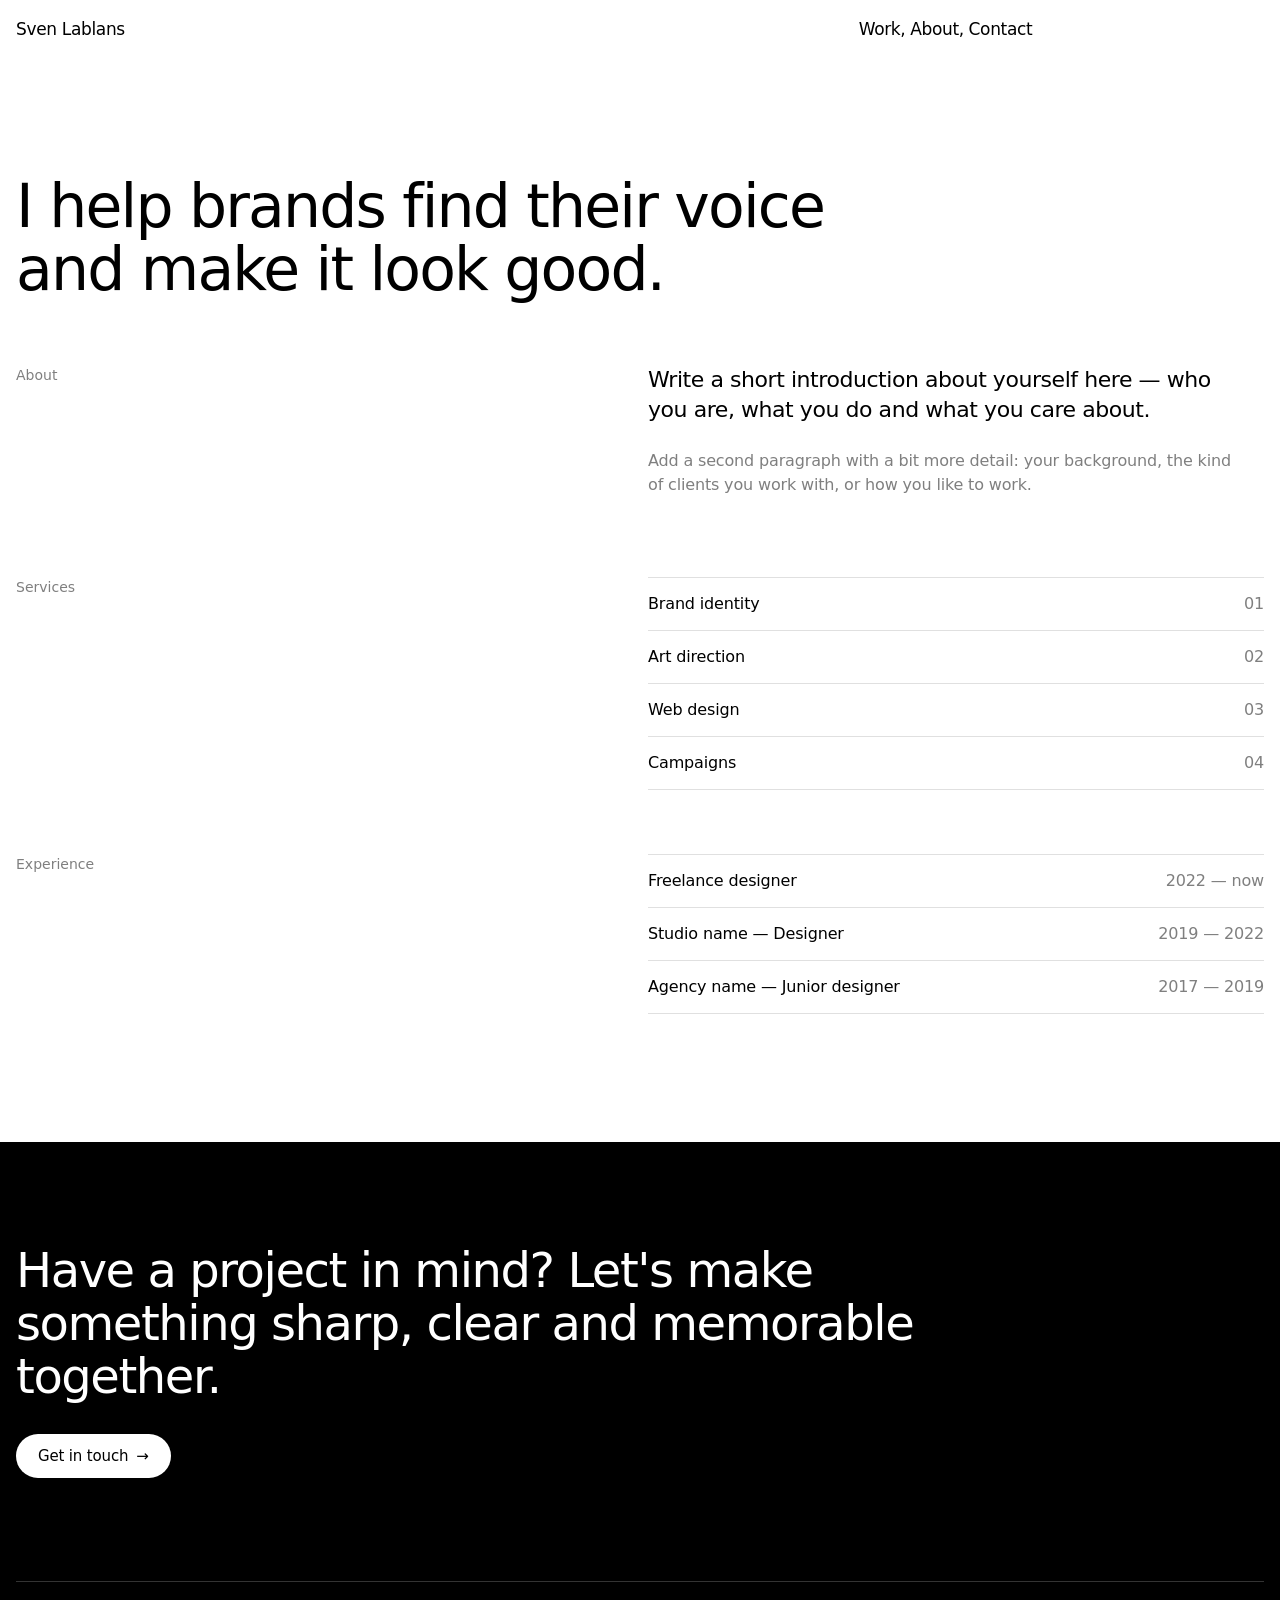
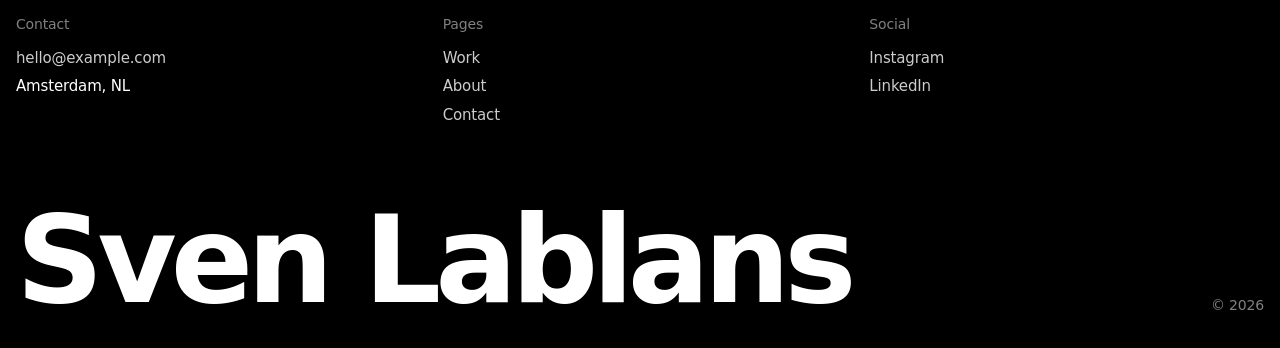
==== about.html @ 9a2cacfb "Update site — 2026-11-13 19:11" ====
<!doctype html>
<html lang="en">
<head>
  <meta charset="utf-8">
  <meta name="viewport" content="width=device-width, initial-scale=1">
  <title>About</title>
  <link rel="preconnect" href="https://api.fontshare.com">
  <link rel="stylesheet" href="https://api.fontshare.com/v2/css?f[]=switzer@400,500,600&display=swap">
  <link rel="stylesheet" href="css/style.css">
</head>
<body data-page="about">
  <main></main>
  <script src="js/site.js"></script>
  <script src="js/projects.js"></script>
  <script src="js/main.js"></script>
</body>
</html>
---- css/style.css ----
/* ===== Tokens ===== */
:root {
  --bg: #ffffff;
  --fg: #000000;
  --muted: rgba(0, 0, 0, 0.5);
  --line: rgba(0, 0, 0, 0.12);
  --soft: #ebebeb;
  --font: "Switzer", "Inter", system-ui, -apple-system, sans-serif;
  --gutter: 16px;   /* space at the screen edges */
  --gap: 10px;      /* space between images */
  --max: 1920px;
  --ease: cubic-bezier(0.22, 1, 0.36, 1);
}

*, *::before, *::after { box-sizing: border-box; }
html { -webkit-text-size-adjust: 100%; }
body {
  margin: 0;
  background: var(--bg);
  color: var(--fg);
  font-family: var(--font);
  font-size: 16px;
  line-height: 1.5;
  letter-spacing: -0.01em;
  -webkit-font-smoothing: antialiased;
}
img { display: block; max-width: 100%; }
a { color: inherit; text-decoration: none; }
h1, h2, h3, p { margin: 0; }
h1, h2, h3 { font-weight: 500; letter-spacing: -0.03em; line-height: 1.05; }
h1 { font-size: clamp(38px, 5vw, 60px); }
h2 { font-size: clamp(28px, 3.4vw, 40px); }
h3 { font-size: 18px; letter-spacing: -0.02em; }
.lead { font-size: clamp(18px, 1.8vw, 22px); line-height: 1.35; letter-spacing: -0.02em; }
.muted { color: var(--muted); }
.label { font-size: 14px; font-weight: 500; letter-spacing: 0; color: var(--muted); margin-bottom: 12px; }

.container { width: 100%; max-width: var(--max); margin: 0 auto; padding: 0 var(--gutter); }
.section { padding-top: clamp(64px, 9vw, 140px); }

/* ===== Buttons & links ===== */
.btn {
  display: inline-flex; align-items: center; gap: 8px;
  height: 44px; padding: 0 22px;
  background: var(--fg); color: var(--bg);
  border-radius: 200px; font-size: 15px; font-weight: 500;
  transition: opacity 0.2s;
}
.btn:hover { opacity: 0.8; }
.btn span { transition: transform 0.3s var(--ease); }
.btn:hover span { transform: translateX(3px); }
.link { position: relative; font-size: 15px; font-weight: 500; }
.link::after {
  content: ""; position: absolute; left: 0; right: 0; bottom: -2px; height: 1px;
  background: currentColor; transform: scaleX(0); transform-origin: right; transition: transform 0.4s var(--ease);
}
.link:hover::after { transform: scaleX(1); transform-origin: left; }

/* ===== Header ===== */
.site-header {
  position: sticky; top: 0; z-index: 50;
  background: rgba(255, 255, 255, 0.85);
  backdrop-filter: blur(12px); -webkit-backdrop-filter: blur(12px);
}
.header-inner { display: grid; grid-template-columns: repeat(3, 1fr); gap: var(--gutter); align-items: center; height: 60px; }
.logo { font-size: 17px; font-weight: 500; letter-spacing: -0.02em; }
.nav { grid-column: 3; display: flex; flex-wrap: wrap; align-items: center; font-size: 17px; font-weight: 500; letter-spacing: -0.02em; }
.nav a { color: var(--fg); transition: opacity 0.2s; }
.nav a:hover { opacity: 0.5; }
.nav .comma { margin-right: 0.28em; }
.menu-toggle { display: none; }

@media (max-width: 760px) {
  .header-inner { display: flex; justify-content: space-between; }
  .nav .comma { display: none; }
  .menu-toggle {
    display: flex; flex-direction: column; justify-content: center; gap: 6px;
    width: 32px; height: 32px; padding: 0; background: none; border: 0; cursor: pointer;
  }
  .menu-toggle span { display: block; height: 1.5px; background: var(--fg); transition: transform 0.3s var(--ease); }
  .site-header.open .menu-toggle span:first-child { transform: translateY(3.75px) rotate(45deg); }
  .site-header.open .menu-toggle span:last-child { transform: translateY(-3.75px) rotate(-45deg); }
  .nav {
    position: absolute; top: 72px; left: 0; right: 0;
    flex-direction: column; align-items: flex-start; gap: 4px;
    padding: 8px var(--gutter) 24px; background: var(--bg); border-bottom: 1px solid var(--line);
    display: none;
  }
  .site-header.open .nav { display: flex; }
  .nav a { font-size: 28px; color: var(--fg); letter-spacing: -0.03em; }
  .nav-email { border: 0; padding: 12px 0 0; font-size: 15px !important; color: var(--muted) !important; }
}

/* ===== Hero ===== */
.hero { padding-top: clamp(64px, 12vw, 180px); padding-bottom: clamp(48px, 7vw, 100px); }
.hero h1 { max-width: 900px; }
.hero-bottom { display: flex; justify-content: space-between; align-items: flex-end; gap: 32px; margin-top: 40px; flex-wrap: wrap; }
.hero-bottom .lead { max-width: 542px; color: var(--muted); }

/* ===== Section head ===== */
.section-head { display: flex; justify-content: space-between; align-items: baseline; gap: 16px; margin-bottom: 32px; }
.count { color: var(--muted); font-size: 0.5em; vertical-align: super; margin-left: 4px; }

/* ===== Project grid ===== */
.grid { display: grid; grid-template-columns: repeat(2, 1fr); gap: 22px var(--gap); }
@media (max-width: 760px) { .grid { grid-template-columns: 1fr; gap: 22px; } }
.card { display: block; }
.card-media { aspect-ratio: 16 / 9; overflow: hidden; background: var(--soft); }
.card-media img, .card-media .img-placeholder {
  width: 100%; height: 100%; object-fit: cover;
  transition: transform 0.9s var(--ease);
}
.card:hover .card-media img, .card:hover .card-media .img-placeholder { transform: scale(1.04); }
.card-meta { display: flex; justify-content: space-between; align-items: baseline; gap: 16px; margin-top: 8px; }
.card-meta h3 { font-size: 14px; font-weight: 500; letter-spacing: -0.01em; }
.card-meta .muted { font-size: 13px; text-align: right; }

.img-placeholder {
  display: flex; align-items: center; justify-content: center;
  background: var(--soft); color: var(--muted); font-size: 15px;
}

/* ===== Project page ===== */
.project-hero {
  display: grid; grid-template-columns: repeat(3, 1fr); gap: 32px var(--gutter); align-items: end;
  padding-top: clamp(64px, 9vw, 120px); padding-bottom: clamp(32px, 4vw, 48px);
}
.project-title { grid-column: 1 / 3; }
.project-title h1, .project-tagline { font-size: clamp(38px, 4.2vw, 60px); font-weight: 500; letter-spacing: -0.035em; line-height: 1.02; }
.project-tagline { color: rgba(0, 0, 0, 0.3); }
.project-meta { grid-column: 3; margin: 0; font-size: 15px; line-height: 1.5; }
.project-meta div { display: flex; gap: 6px; }
.project-meta dt { color: var(--muted); }
.project-meta dd { margin: 0; }
.project-cover { aspect-ratio: 16 / 9; overflow: hidden; background: var(--soft); }
.project-cover img, .project-cover .img-placeholder { width: 100%; height: 100%; object-fit: cover; }

.statement { padding-top: clamp(72px, 10vw, 160px); padding-bottom: clamp(72px, 10vw, 160px); }
.statement-text { max-width: 1100px; font-size: clamp(28px, 3.6vw, 52px); font-weight: 500; letter-spacing: -0.035em; line-height: 1.08; }
.statement-text.words span { opacity: 0.12; transition: opacity 0.6s var(--ease); transition-delay: calc(var(--w) * 45ms); }
.statement.in .statement-text.words span { opacity: 1; }

.media-grid { display: grid; grid-template-columns: 1fr 1fr; gap: var(--gap); }
.media { overflow: hidden; background: var(--soft); }
.media.half { aspect-ratio: 3 / 4; }
.media.full { grid-column: 1 / -1; aspect-ratio: 16 / 9; }
.media img, .media .img-placeholder { width: 100%; height: 100%; object-fit: cover; }

.project-details { display: grid; grid-template-columns: repeat(3, 1fr); gap: var(--gutter); padding-top: clamp(48px, 6vw, 80px); }
.details-col { grid-column: 3; font-size: 15px; line-height: 1.45; }
.details-label { font-size: 14px; font-weight: 500; letter-spacing: 0; color: var(--muted); margin-bottom: 8px; }
.details-col .para p { margin-bottom: 16px; }
.credits-label { margin-top: 40px; }
.credits { margin: 0; }
.credits div { display: flex; flex-wrap: wrap; gap: 0; padding: 1px 0; }
.credits dt { color: var(--muted); }
.credits .colon { color: var(--muted); margin-right: 5px; }
.credits dd { margin: 0; }

.grid-3 { grid-template-columns: repeat(3, 1fr); gap: 22px var(--gap); }

@media (max-width: 1000px) {
  .project-hero { grid-template-columns: 1fr; }
  .project-title, .project-meta { grid-column: 1; }
  .project-details { grid-template-columns: 1fr 1fr; }
  .details-col { grid-column: 2; }
  .grid-3 { grid-template-columns: 1fr 1fr; }
}
@media (max-width: 760px) {
  .media-grid { grid-template-columns: 1fr; }
  .project-details { grid-template-columns: 1fr; }
  .details-col { grid-column: 1; }
  .grid-3 { grid-template-columns: 1fr; }
}

/* ===== Text pages ===== */
.page-head { padding-top: clamp(56px, 9vw, 140px); }
.page-head h1 { max-width: 900px; }
.two-col { display: grid; grid-template-columns: 1fr 1fr; gap: 40px var(--gutter); padding-top: 64px; }
@media (max-width: 760px) { .two-col { grid-template-columns: 1fr; } }
.two-col p { margin-bottom: 16px; max-width: 600px; }
.list { list-style: none; margin: 0; padding: 0; }
.list li { display: flex; justify-content: space-between; gap: 16px; padding: 14px 0; border-bottom: 1px solid var(--line); }
.list li:first-child { border-top: 1px solid var(--line); }
.big-link { font-size: clamp(28px, 4vw, 52px); font-weight: 500; letter-spacing: -0.03em; word-break: break-word; }

/* ===== Footer ===== */
.site-footer { margin-top: clamp(80px, 10vw, 160px); background: var(--fg); color: var(--bg); padding: clamp(64px, 8vw, 120px) 0 32px; }
.cta { display: flex; flex-direction: column; align-items: flex-start; gap: 32px; max-width: 900px; }
.cta-text { font-size: clamp(28px, 4vw, 48px); font-weight: 500; letter-spacing: -0.03em; line-height: 1.1; }
.site-footer .btn { background: var(--bg); color: var(--fg); }
.footer-grid { display: grid; grid-template-columns: repeat(3, 1fr); gap: 32px; margin-top: clamp(64px, 8vw, 120px); padding-top: 32px; border-top: 1px solid rgba(255, 255, 255, 0.2); }
@media (max-width: 640px) { .footer-grid { grid-template-columns: 1fr 1fr; } }
.footer-grid > div { display: flex; flex-direction: column; gap: 6px; font-size: 15px; }
.footer-grid a { opacity: 0.8; transition: opacity 0.2s; width: fit-content; }
.footer-grid a:hover { opacity: 1; }
.footer-label { color: rgba(255, 255, 255, 0.5); font-size: 14px; margin-bottom: 6px; }
.footer-bottom { display: flex; flex-wrap: wrap; justify-content: space-between; align-items: flex-end; gap: 16px; margin-top: 80px; font-size: 14px; color: rgba(255, 255, 255, 0.5); }
.footer-bottom > span:last-child { white-space: nowrap; }
.footer-name { font-size: clamp(48px, 9.5vw, 150px); font-weight: 600; letter-spacing: -0.05em; line-height: 0.9; color: var(--bg); }

/* ===== Reveal animation ===== */
.reveal { opacity: 0; transform: translateY(24px); transition: opacity 0.9s var(--ease), transform 0.9s var(--ease); }
.reveal.in { opacity: 1; transform: none; }
@media (prefers-reduced-motion: reduce) {
  .reveal { opacity: 1; transform: none; transition: none; }
  * { transition-duration: 0s !important; }
}

/* ===== Extra page bits ===== */
.about-image { margin-top: 64px; }
.about-image img, .about-image .img-placeholder { width: 100%; aspect-ratio: 16 / 9; object-fit: cover; }
.about-body, .contact-text { margin-top: 24px; }

/* ===== Rounded image corners ===== */
:root { --radius: 6px; }
.card-media, .project-cover, .media, .about-image img, .about-image .img-placeholder, .img-placeholder {
  border-radius: var(--radius);
  overflow: hidden;
}

/* ===== Homepage (starts directly with the work) ===== */
.home-work { padding-top: clamp(48px, 7vw, 96px); }

/* ===== Videos behave like images ===== */
video { display: block; max-width: 100%; }
.card-media video, .project-cover video, .media video, .about-image video {
  width: 100%; height: 100%; object-fit: cover; transition: transform 0.9s var(--ease);
}
.card:hover .card-media video { transform: scale(1.04); }
.about-image video { aspect-ratio: 16 / 9; border-radius: var(--radius); }

/* ===== Fixed media formats: landscape 1920×1080 (16:9) or portrait 1080×1440 (3:4) ===== */
.card-media, .project-cover, .media.full, .about-image img, .about-image video, .about-image .img-placeholder { aspect-ratio: 16 / 9; }
.media.half { aspect-ratio: 3 / 4; }

/* ===== Gallery: shape-aware layout ===== */
.media.lone.left { grid-column: 1; }
.media.lone.right { grid-column: 2; }
@media (max-width: 760px) { .media.lone.left, .media.lone.right { grid-column: 1; } }
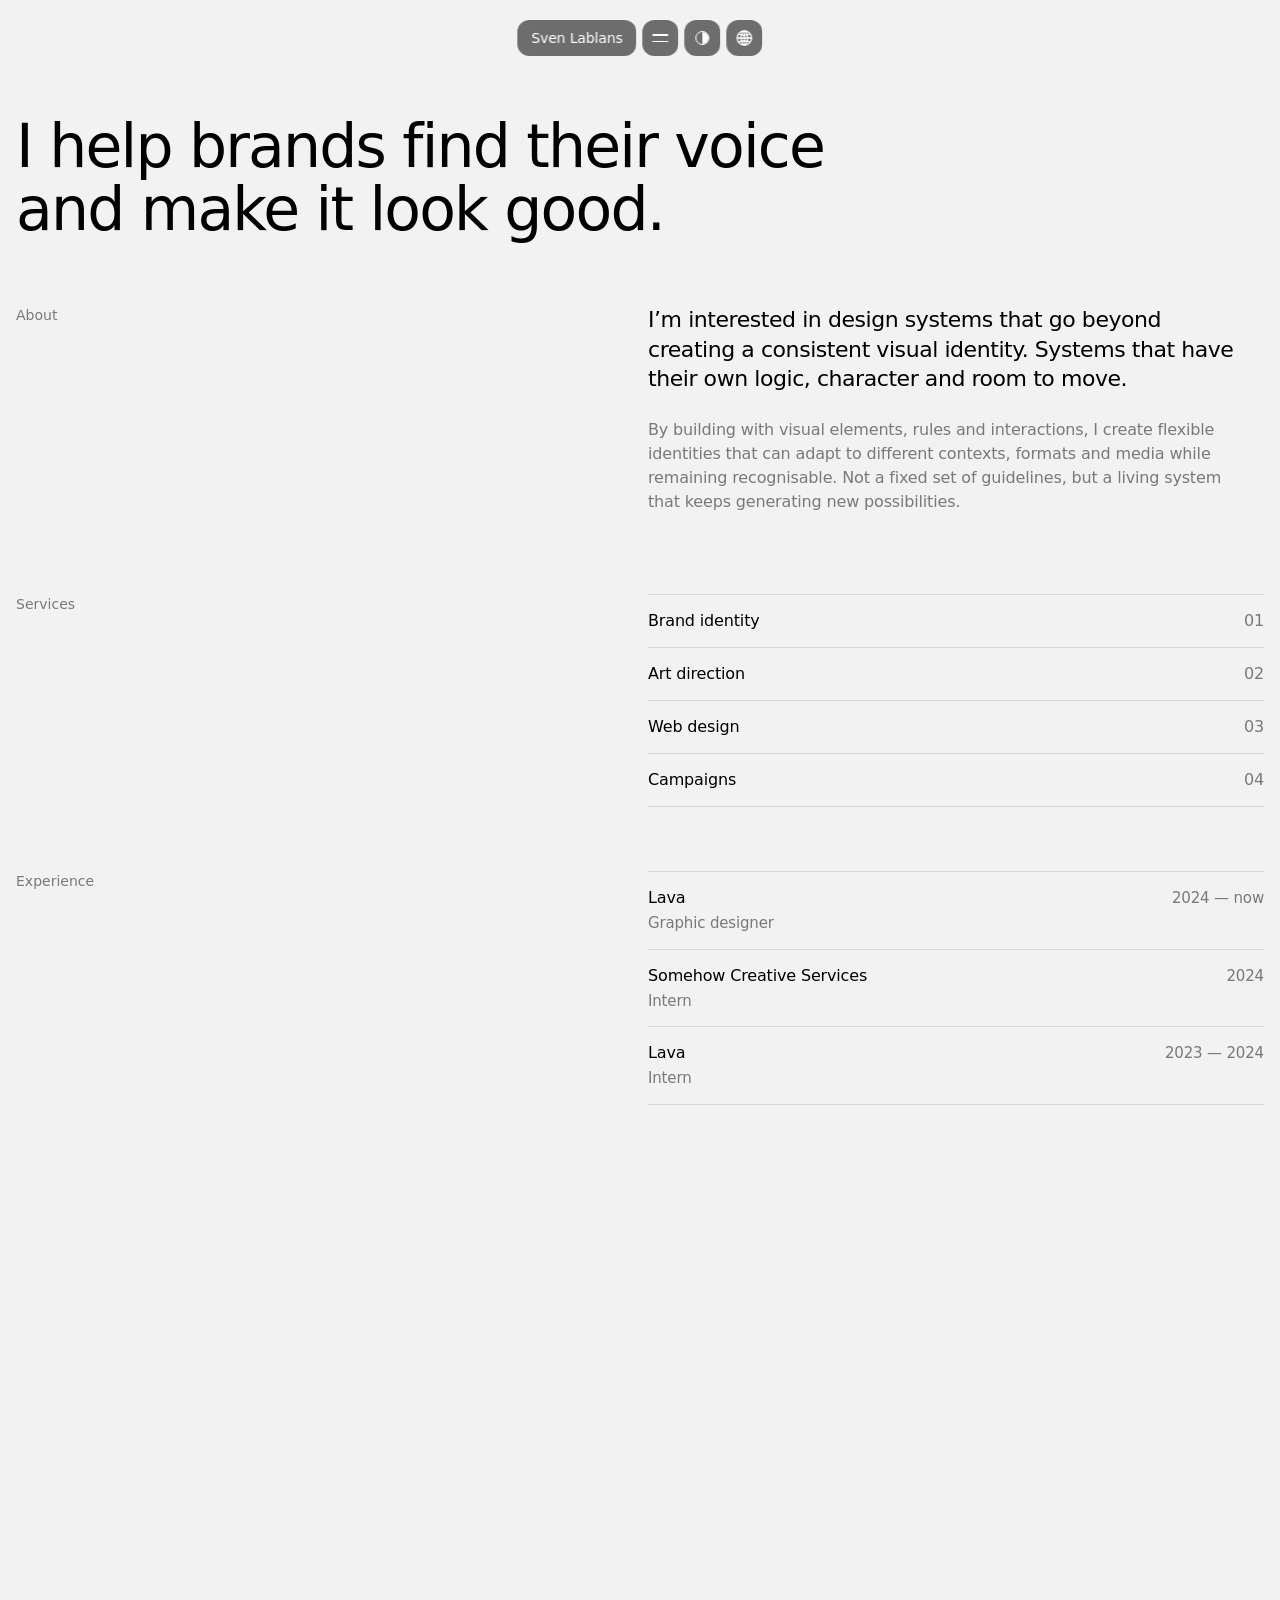
==== commit 948b95cf: "Update site — 2026-11-22 19:54" ====
--- a/about.html
+++ b/about.html
@@ -2,7 +2,7 @@
 <html lang="en">
 <head>
   <meta charset="utf-8">
-  <meta name="viewport" content="width=device-width, initial-scale=1">
+  <meta name="viewport" content="width=device-width, initial-scale=1, viewport-fit=cover">
   <title>About</title>
   <link rel="preconnect" href="https://api.fontshare.com">
   <link rel="stylesheet" href="https://api.fontshare.com/v2/css?f[]=switzer@400,500,600&display=swap">
--- a/css/style.css
+++ b/css/style.css
@@ -1,10 +1,10 @@
 /* ===== Tokens ===== */
 :root {
-  --bg: #ffffff;
+  --bg: #f2f2f2;
   --fg: #000000;
   --muted: rgba(0, 0, 0, 0.5);
   --line: rgba(0, 0, 0, 0.12);
-  --soft: #ebebeb;
+  --soft: #e3e3e3;
   --font: "Switzer", "Inter", system-ui, -apple-system, sans-serif;
   --gutter: 16px;   /* space at the screen edges */
   --gap: 10px;      /* space between images */
@@ -56,40 +56,51 @@
 }
 .link:hover::after { transform: scaleX(1); transform-origin: left; }
 
-/* ===== Header ===== */
-.site-header {
-  position: sticky; top: 0; z-index: 50;
-  background: rgba(255, 255, 255, 0.85);
-  backdrop-filter: blur(12px); -webkit-backdrop-filter: blur(12px);
-}
-.header-inner { display: grid; grid-template-columns: repeat(3, 1fr); gap: var(--gutter); align-items: center; height: 60px; }
-.logo { font-size: 17px; font-weight: 500; letter-spacing: -0.02em; }
-.nav { grid-column: 3; display: flex; flex-wrap: wrap; align-items: center; font-size: 17px; font-weight: 500; letter-spacing: -0.02em; }
-.nav a { color: var(--fg); transition: opacity 0.2s; }
-.nav a:hover { opacity: 0.5; }
-.nav .comma { margin-right: 0.28em; }
-.menu-toggle { display: none; }
-
-@media (max-width: 760px) {
-  .header-inner { display: flex; justify-content: space-between; }
-  .nav .comma { display: none; }
-  .menu-toggle {
-    display: flex; flex-direction: column; justify-content: center; gap: 6px;
-    width: 32px; height: 32px; padding: 0; background: none; border: 0; cursor: pointer;
-  }
-  .menu-toggle span { display: block; height: 1.5px; background: var(--fg); transition: transform 0.3s var(--ease); }
-  .site-header.open .menu-toggle span:first-child { transform: translateY(3.75px) rotate(45deg); }
-  .site-header.open .menu-toggle span:last-child { transform: translateY(-3.75px) rotate(-45deg); }
-  .nav {
-    position: absolute; top: 72px; left: 0; right: 0;
-    flex-direction: column; align-items: flex-start; gap: 4px;
-    padding: 8px var(--gutter) 24px; background: var(--bg); border-bottom: 1px solid var(--line);
-    display: none;
-  }
-  .site-header.open .nav { display: flex; }
-  .nav a { font-size: 28px; color: var(--fg); letter-spacing: -0.03em; }
-  .nav-email { border: 0; padding: 12px 0 0; font-size: 15px !important; color: var(--muted) !important; }
-}
+/* ===== Floating glass menu (replaces the header bar) ===== */
+.site-header { position: fixed; top: 20px; left: 50%; transform: translateX(-50%); z-index: 100; }
+.fmenu {
+  display: flex; flex-direction: row-reverse; align-items: center; /* button on the right, items open out to the left */
+}
+/* name and menu are two separate glass pills next to each other */
+.fmenu-wrap { display: flex; align-items: flex-start; gap: 6px; }
+.glass {
+  color: #fff; border-radius: var(--card-radius); overflow: hidden;
+  background: rgba(0, 0, 0, 0.55); -webkit-backdrop-filter: blur(14px); backdrop-filter: blur(14px); /* darker than the card plus so white text stays readable on the white page */
+}
+.fmenu-toggle {
+  display: flex; align-items: center; justify-content: center; flex-shrink: 0; width: 36px; height: 36px;
+  padding: 0; border: 0; background: none; color: inherit; cursor: pointer;
+}
+/* your name, left of the menu items (same small size) */
+.fmenu-name { padding: 0 14px; font-size: 14px; font-weight: 500; letter-spacing: -0.01em; line-height: 36px; white-space: nowrap; transition: opacity 0.2s; }
+.fmenu-name:hover { opacity: var(--hover-opacity, 0.4); }
+/* menu icon: two lines that turn into a cross when open */
+.burger { position: relative; width: 16px; height: 8px; }
+.burger::before, .burger::after {
+  content: ""; position: absolute; left: 0; width: 100%; height: 1.5px; background: #fff; border-radius: 1px;
+  transition: transform 0.5s var(--ease), top 0.5s var(--ease);
+}
+.burger::before { top: 0; }
+.burger::after { top: calc(100% - 1.5px); }
+.fmenu-toggle:hover .burger::before { transform: translateY(-1px); }
+.fmenu-toggle:hover .burger::after { transform: translateY(1px); }
+.site-header.open .burger::before { top: calc(50% - 0.75px); transform: rotate(45deg); }
+.site-header.open .burger::after { top: calc(50% - 0.75px); transform: rotate(-45deg); }
+/* folds open sideways: width animates from 0 to auto via grid columns; the menu stays centred, so it grows to both sides */
+.fmenu-list { display: grid; grid-template-columns: 0fr; transition: grid-template-columns 0.6s var(--ease); }
+.site-header.open .fmenu-list { grid-template-columns: 1fr; }
+.fmenu-inner { overflow: hidden; display: flex; align-items: center; gap: 16px; white-space: nowrap; min-width: 0; }
+.fmenu-inner a {
+  font-size: 14px; font-weight: 500; letter-spacing: -0.01em; line-height: 36px;
+  opacity: 0; transform: translateX(8px);
+  transition: opacity 0.4s var(--ease), transform 0.5s var(--ease);
+}
+.fmenu-inner a:first-child { margin-left: 16px; }
+.fmenu-inner a:last-child { margin-right: 2px; }
+.site-header.open .fmenu-inner a { opacity: 1; transform: none; transition-delay: calc(0.12s + var(--i) * 0.05s); }
+.fmenu-inner a:hover, .site-header.open .fmenu-inner a:hover { opacity: var(--hover-opacity, 0.4); transition-delay: 0s; }
+/* the page you're on is shown in grey */
+.site-header.open .fmenu-inner a.active { opacity: 0.45; }
 
 /* ===== Hero ===== */
 .hero { padding-top: clamp(64px, 12vw, 180px); padding-bottom: clamp(48px, 7vw, 100px); }
@@ -127,7 +138,7 @@
 }
 .project-title { grid-column: 1 / 3; }
 .project-title h1, .project-tagline { font-size: clamp(38px, 4.2vw, 60px); font-weight: 500; letter-spacing: -0.035em; line-height: 1.02; }
-.project-tagline { color: rgba(0, 0, 0, 0.3); }
+.project-tagline { color: var(--faint); }
 .project-meta { grid-column: 3; margin: 0; font-size: 15px; line-height: 1.5; }
 .project-meta div { display: flex; gap: 6px; }
 .project-meta dt { color: var(--muted); }
@@ -185,26 +196,50 @@
 .big-link { font-size: clamp(28px, 4vw, 52px); font-weight: 500; letter-spacing: -0.03em; word-break: break-word; }
 
 /* ===== Footer ===== */
-.site-footer { margin-top: clamp(80px, 10vw, 160px); background: var(--fg); color: var(--bg); padding: clamp(64px, 8vw, 120px) 0 32px; }
+.site-footer { overflow: clip; background: var(--footer-bg); color: var(--footer-fg); padding: clamp(64px, 8vw, 120px) 0 20px; }
 .cta { display: flex; flex-direction: column; align-items: flex-start; gap: 32px; max-width: 900px; }
 .cta-text { font-size: clamp(28px, 4vw, 48px); font-weight: 500; letter-spacing: -0.03em; line-height: 1.1; }
-.site-footer .btn { background: var(--bg); color: var(--fg); }
+.site-footer .btn { background: var(--footer-fg); color: var(--footer-bg); }
 .footer-grid { display: grid; grid-template-columns: repeat(3, 1fr); gap: 32px; margin-top: clamp(64px, 8vw, 120px); padding-top: 32px; border-top: 1px solid rgba(255, 255, 255, 0.2); }
 @media (max-width: 640px) { .footer-grid { grid-template-columns: 1fr 1fr; } }
 .footer-grid > div { display: flex; flex-direction: column; gap: 6px; font-size: 15px; }
 .footer-grid a { opacity: 0.8; transition: opacity 0.2s; width: fit-content; }
 .footer-grid a:hover { opacity: 1; }
 .footer-label { color: rgba(255, 255, 255, 0.5); font-size: 14px; margin-bottom: 6px; }
-.footer-bottom { display: flex; flex-wrap: wrap; justify-content: space-between; align-items: flex-end; gap: 16px; margin-top: 80px; font-size: 14px; color: rgba(255, 255, 255, 0.5); }
-.footer-bottom > span:last-child { white-space: nowrap; }
+.footer-bottom { display: flex; flex-wrap: wrap; justify-content: space-between; align-items: flex-end; gap: 16px; margin-top: 16px; font-size: 14px; color: rgba(255, 255, 255, 0.5); }
+.footer-bottom > span:last-child { white-space: nowrap; margin-left: auto; }
 .footer-name { font-size: clamp(48px, 9.5vw, 150px); font-weight: 600; letter-spacing: -0.05em; line-height: 0.9; color: var(--bg); }
 
+/* ===== Case list (homepage, under the images) ===== */
+.case-section { padding-top: clamp(64px, 8vw, 120px); }
+.case-list { list-style: none; margin: 0; padding: 0; border-bottom: 1px solid var(--line); }
+.case { border-top: 1px solid var(--line); }
+.case-row {
+  display: grid; grid-template-columns: 28% 1fr auto; align-items: center; gap: var(--gutter);
+  min-height: 96px; padding: 20px 8px;
+}
+.case-name { font-size: clamp(22px, 2.2vw, 32px); font-weight: 500; letter-spacing: -0.03em; line-height: 1.1; }
+.case-services { font-size: 15px; font-weight: 500; letter-spacing: -0.01em; }
+.case-action { font-size: 15px; font-weight: 500; justify-self: end; white-space: nowrap; }
+.case.is-muted { color: var(--muted); }
+@media (max-width: 760px) {
+  .case-row { grid-template-columns: 1fr auto; row-gap: 4px; min-height: 0; padding: 18px 0; }
+  .case-services { grid-row: 2; grid-column: 1 / -1; }
+  .case-end { grid-row: 1; grid-column: 2; }
+}
+
 /* ===== Reveal animation ===== */
-.reveal { opacity: 0; transform: translateY(24px); transition: opacity 0.9s var(--ease), transform 0.9s var(--ease); }
+/* Elements fade in one after another; js/main.js sets each one's delay (--reveal-step). */
+:root { --reveal-ease: cubic-bezier(0.06, 0.82, 0, 1); --reveal-time: 1.2s; }
+.reveal {
+  opacity: 0; transform: translateY(32px);
+  transition: opacity var(--reveal-time) var(--reveal-ease), transform var(--reveal-time) var(--reveal-ease);
+  will-change: opacity, transform;
+}
 .reveal.in { opacity: 1; transform: none; }
-@media (prefers-reduced-motion: reduce) {
+.reveal.done { will-change: auto; }@media (prefers-reduced-motion: reduce) {
   .reveal { opacity: 1; transform: none; transition: none; }
-  * { transition-duration: 0s !important; }
+  * { transition-duration: 0s !important; transition-delay: 0s !important; }
 }
 
 /* ===== Extra page bits ===== */
@@ -238,3 +273,210 @@
 .media.lone.left { grid-column: 1; }
 .media.lone.right { grid-column: 2; }
 @media (max-width: 760px) { .media.lone.left, .media.lone.right { grid-column: 1; } }
+
+/* ===== Project cards & case list in the style of somehow.nl/cases ===== */
+:root { --card-radius: 12px; --hover-opacity: 0.4; }
+.grid { gap: 10px; }
+.card-media { position: relative; aspect-ratio: 16 / 9; border-radius: var(--card-radius); } /* 1920×1080 */
+
+/* image settles from a slight zoom while the card fades in; no zoom on hover */
+.card-media img, .card-media video, .card-media .img-placeholder { transform: scale(1.05); transition: transform 1.8s var(--reveal-ease); }
+.card.in .card-media img, .card.in .card-media video, .card.in .card-media .img-placeholder { transform: none; }
+.card:hover .card-media img, .card:hover .card-media video, .card:hover .card-media .img-placeholder { transform: none; }
+
+/* title + round plus button, bottom left; white by default, black for light images */
+.card .card-meta {
+  position: absolute; left: 16px; bottom: 16px; z-index: 1; margin: 0;
+  display: flex; align-items: center; gap: 8px; color: #fff;
+}
+.card--dark .card-meta { color: #000; }
+.card .card-meta h3 { font-size: 14px; font-weight: 500; letter-spacing: -0.015em; transition: opacity 0.4s; }
+.plus {
+  position: relative; flex-shrink: 0; width: 30px; height: 30px; border-radius: 100px;
+  background: rgba(0, 0, 0, 0.27); -webkit-backdrop-filter: blur(2px); backdrop-filter: blur(2px);
+  transition: transform 0.4s var(--ease);
+}
+.card--dark .plus { background: rgba(255, 255, 255, 0.27); }
+.plus::before, .plus::after {
+  content: ""; position: absolute; top: calc(50% - 1px); left: calc(50% - 5px); width: 10px; height: 2px; background: #fff;
+}
+.card--dark .plus::before, .card--dark .plus::after { background: #000; }
+.plus::after { transform: rotate(90deg); }
+.card:hover .card-meta h3 { opacity: var(--hover-opacity); transition-duration: 0.2s; }
+.plus::before, .plus::after { transition: transform 0.4s var(--ease); }
+.card:hover .plus::before { transform: scale(1.4); transition-duration: 0.2s; }
+.card:hover .plus::after { transform: rotate(90deg) scale(1.4); transition-duration: 0.2s; }
+
+/* case list: grey rules, rows without a case at half opacity, linked rows fade on hover */
+.case-list { border-bottom-color: var(--rule); }
+.case { border-top-color: var(--rule); }
+.case.is-muted .case-row > * { opacity: 0.5; }
+.case.is-muted { color: inherit; }
+.case-name, .case-services, .case-action { transition: opacity 0.4s; }
+.case.is-muted .case-row > * { opacity: 0.5; }
+a.case-row:hover .case-name, a.case-row:hover .case-services, a.case-row:hover .case-action { opacity: var(--hover-opacity); transition-duration: 0.2s; }
+
+/* ===== Footer call to action: first sentence on its own line, regular weight ===== */
+.cta-text { font-weight: 400; letter-spacing: -0.02em; line-height: 1.15; max-width: 760px; }
+.cta-first { display: block; }
+
+/* ===== Homepage intro: showreel fills the screen, settles into a full-width 16:9 block on scroll ===== */
+.home-intro { position: relative; z-index: 2; }
+.intro-sticky { position: sticky; top: 0; background: var(--bg); }
+.intro-a { position: absolute; top: 0; left: 0; }
+/* the showreel: not a case, no title, not clickable */
+.showreel { overflow: hidden; border-radius: var(--card-radius); background: var(--soft); }
+.showreel video, .showreel img, .showreel .img-placeholder { width: 100%; height: 100%; object-fit: cover; border-radius: 0; }
+.home-reel-edit .showreel { aspect-ratio: 16 / 9; margin-top: 16px; }
+.home-work.after-intro { padding-top: 0; position: relative; z-index: 1; }
+
+/* ===== Experience (About): company first, role below in grey, years on the right ===== */
+.exp-list li { align-items: baseline; }
+.exp-main { display: flex; flex-direction: column; gap: 2px; }
+.exp-company { font-weight: 500; }
+.exp-company:empty { display: none; }
+.exp-role { color: var(--muted); font-size: 15px; }
+.exp-years { color: var(--muted); font-size: 15px; font-variant-numeric: tabular-nums; white-space: nowrap; }
+
+/* Contact page: tighter line spacing for the short text under the email */
+.contact-text { line-height: 1.3; }
+
+/* Contact in the menu scrolls smoothly down to the footer */
+html { scroll-behavior: smooth; }
+
+/* Footer is revealed from behind: the page (main) scrolls up over it like a curtain */
+main { position: relative; z-index: 1; background: var(--bg); padding-bottom: clamp(80px, 10vw, 160px);
+  border-radius: 0 0 var(--card-radius) var(--card-radius); /* rounded bottom edge over the footer */ }
+.site-footer { position: sticky; bottom: 0; z-index: 0;
+  /* tuck the footer 12px under the page so the black stays visible in the rounded corners, also at the very end */
+  margin-top: calc(var(--card-radius) * -1); padding-top: calc(clamp(64px, 8vw, 120px) + var(--card-radius)); }
+
+/* Case list hover: a rounded thumbnail fades in on the right, next to "View case" (nothing moves) */
+.case-end { position: relative; display: flex; align-items: center; justify-content: flex-end; justify-self: end; }
+.case-thumb {
+  position: absolute; right: calc(100% + 80px); top: 50%; transform: translateY(-50%);
+  width: 128px; height: 72px; overflow: hidden; border-radius: 8px; pointer-events: none;
+  opacity: 0; transition: opacity 0.4s var(--ease);
+}
+.case-thumb img, .case-thumb video { width: 100%; height: 100%; max-width: none; object-fit: cover; }
+a.case-row:hover .case-thumb { opacity: 1; transition-duration: 0.5s; }
+@media (hover: none) { .case-thumb { display: none; } }
+
+/* ===== Dark mode ===== */
+/* Light values for the extra tokens */
+:root { --footer-bg: #000000; --footer-fg: #ffffff; --faint: rgba(0, 0, 0, 0.3); --rule: #9c9c9c; color-scheme: light; }
+/* Dark: follows the computer's setting, unless the visitor picked light/dark with the switch in the menu */
+@media (prefers-color-scheme: dark) {
+  :root:not([data-theme="light"]) {
+    --bg: #121212; --fg: #f2f2f2; --muted: rgba(255, 255, 255, 0.5); --line: rgba(255, 255, 255, 0.14);
+    --soft: #1f1f1f; --faint: rgba(255, 255, 255, 0.3); --rule: #3a3a3a;
+    --footer-bg: #080808; --footer-fg: #ffffff; color-scheme: dark;
+  }
+}
+:root[data-theme="dark"] {
+  --bg: #121212; --fg: #f2f2f2; --muted: rgba(255, 255, 255, 0.5); --line: rgba(255, 255, 255, 0.14);
+  --soft: #1f1f1f; --faint: rgba(255, 255, 255, 0.3); --rule: #3a3a3a;
+  --footer-bg: #080808; --footer-fg: #ffffff; color-scheme: dark;
+}
+body, main, .intro-sticky { transition: background-color 0.4s var(--ease), color 0.4s var(--ease); }
+
+/* Light/dark switch: a small glass button next to the menu */
+.theme-toggle {
+  display: flex; align-items: center; justify-content: center; width: 36px; height: 36px; padding: 0; border: 0; cursor: pointer;
+}
+.theme-icon { position: relative; width: 14px; height: 14px; border-radius: 50%; border: 1.5px solid #fff; overflow: hidden; transition: transform 0.6s var(--ease); }
+.theme-icon::after { content: ""; position: absolute; top: 0; right: 0; width: 50%; height: 100%; background: #fff; }
+.theme-toggle:hover .theme-icon { transform: rotate(180deg); }
+/* glass buttons: lighter tint in dark mode so they stand out from the dark page */
+:root[data-theme="dark"] .glass { background: rgba(255, 255, 255, 0.14); }
+@media (prefers-color-scheme: dark) { :root:not([data-theme="light"]) .glass { background: rgba(255, 255, 255, 0.14); } }
+
+/* ===== Globe: all images on a turning 3D sphere ===== */
+.planet-toggle { display: flex; align-items: center; justify-content: center; width: 36px; height: 36px; padding: 0; border: 0; cursor: pointer; color: #fff; }
+.planet-toggle svg { transition: transform 0.6s var(--ease); }
+.planet-toggle:hover svg { transform: rotate(-20deg); }
+html.planet-open { overflow: hidden; }
+.planet {
+  position: fixed; inset: 0; z-index: 200; background: var(--bg);
+  opacity: 0; transition: opacity 0.5s var(--ease); cursor: grab; touch-action: none; user-select: none;
+}
+.planet.in { opacity: 1; }
+.planet.dragging { cursor: grabbing; }
+.planet-stage { position: absolute; inset: 0; perspective: 1400px; }
+.planet-globe { position: absolute; left: 50%; top: 50%; transform-style: preserve-3d; }
+.planet-item {
+  position: absolute; left: 0; top: 0; display: block; overflow: hidden; border-radius: 6px; background: var(--soft);
+  backface-visibility: hidden; -webkit-backface-visibility: hidden;
+  opacity: 0; transition: opacity 0.8s var(--ease) var(--d);
+}
+.planet.in .planet-item { opacity: 1; }
+.planet-item img, .planet-item video { width: 100%; height: 100%; object-fit: cover; pointer-events: none; -webkit-user-drag: none; }
+.planet-item:hover { outline: 2px solid var(--fg); outline-offset: 2px; }
+.planet-close {
+  position: absolute; top: 20px; left: 50%; transform: translateX(-50%); z-index: 2;
+  width: 36px; height: 36px; padding: 0; border: 0; cursor: pointer; font: inherit; font-size: 22px; line-height: 36px;
+}
+
+/* Homepage: space between the showreel and the cases, with a "Work" heading */
+.home-work.after-intro { padding-top: clamp(80px, 10vw, 160px); }
+.work-title { font-size: clamp(28px, 3.4vw, 40px); margin-bottom: 32px; }
+
+/* ===== Thumbnails: smaller plus, about the height of the title ===== */
+.card .plus { width: 18px; height: 18px; }
+.card .plus::before, .card .plus::after { left: calc(50% - 4px); width: 8px; height: 1.5px; top: calc(50% - 0.75px); }
+
+/* ===== Phone: bigger buttons, menu folds down as a panel instead of sideways ===== */
+@media (max-width: 760px) {
+  .site-header { top: 14px; }
+  .fmenu-wrap { gap: 6px; }
+  .fmenu-name { line-height: 44px; font-size: 15px; padding: 0 16px; }
+  .fmenu-toggle, .theme-toggle, .planet-toggle { width: 44px; height: 44px; }
+  .burger { width: 18px; height: 9px; }
+  .fmenu { position: relative; overflow: visible; }
+  .fmenu-list {
+    position: absolute; top: calc(100% + 6px); left: 50%; transform: translateX(-50%);
+    width: max-content; min-width: 180px;
+    grid-template-columns: none; grid-template-rows: 0fr; transition: grid-template-rows 0.5s var(--ease);
+    border-radius: var(--card-radius); background: inherit;
+    -webkit-backdrop-filter: blur(14px); backdrop-filter: blur(14px);
+  }
+  .site-header.open .fmenu-list { grid-template-columns: none; grid-template-rows: 1fr; }
+  .fmenu-inner { flex-direction: column; align-items: stretch; gap: 0; padding: 0 8px; }
+  .fmenu-inner a { font-size: 20px; line-height: 48px; padding: 0 12px; transform: translateY(-6px); }
+  .fmenu-inner a:first-child { margin: 8px 0 0; }
+  .fmenu-inner a:last-child { margin: 0 0 8px; }
+}
+
+/* Phone: the showreel is a plain 16:9 block below the floating menu, no zoom */
+.home-intro.reel-still { padding-top: 72px; height: auto !important; }
+.home-intro.reel-still .intro-sticky { position: relative; }
+.home-intro.reel-still .intro-a { border-radius: var(--card-radius) !important; }
+
+/* Phone menu fix: fold the panel open with max-height (works in every mobile browser) and
+   give it its own glass; the button itself has no backdrop blur on phones, because a blurred
+   parent stops the panel inside it from blurring/rendering outside the button in Safari. */
+@media (max-width: 760px) {
+  .fmenu.glass { -webkit-backdrop-filter: none; backdrop-filter: none; }
+  .fmenu-list {
+    display: block; max-height: 0; overflow: hidden; opacity: 0;
+    background: rgba(0, 0, 0, 0.72); -webkit-backdrop-filter: blur(16px); backdrop-filter: blur(16px);
+    transition: max-height 0.5s var(--ease), opacity 0.3s var(--ease);
+  }
+  .site-header.open .fmenu-list { max-height: 260px; opacity: 1; }
+  .fmenu-inner { overflow: visible; }
+}
+
+/* "Work" heading sits a little lower, closer to the thumbnails */
+.work-title { margin-bottom: 18px; }
+
+/* ===== Phone: menu clear of the status bar, content starts below the menu ===== */
+@media (max-width: 760px) {
+  :root { --menu-top: calc(env(safe-area-inset-top, 0px) + 10px); --below-menu: calc(env(safe-area-inset-top, 0px) + 10px + 44px + 32px); }
+  .site-header { top: var(--menu-top); }
+  /* first block of every page starts below the floating menu */
+  .home-intro.reel-still { padding-top: var(--below-menu); }
+  .home-work:not(.after-intro), .page-head, .project-hero { padding-top: var(--below-menu); }
+  /* showreel → Work: a calmer gap on phones */
+  .home-work.after-intro { padding-top: 56px; }
+  .work-title { margin-bottom: 14px; }
+}
